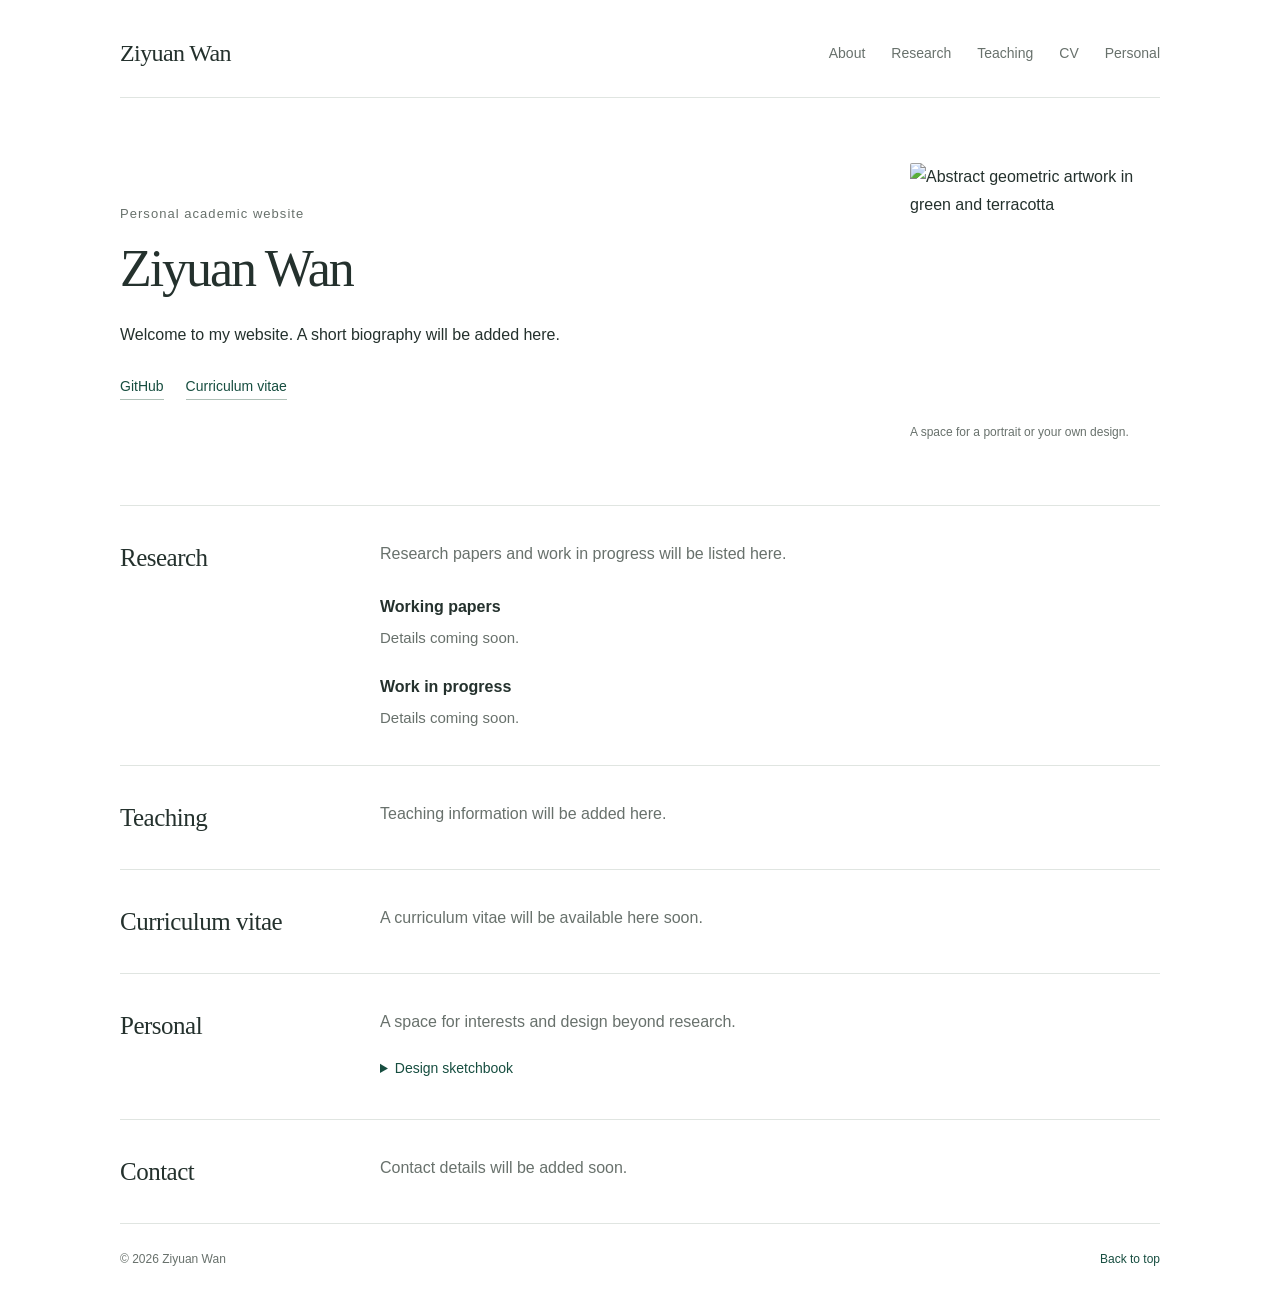
==== index.html @ af01805d "Add personal academic website and browser editing guide" ====
<!doctype html>
<html lang="en">
<head>
  <meta charset="utf-8">
  <meta name="viewport" content="width=device-width, initial-scale=1">
  <meta name="description" content="Ziyuan Wan — personal academic website.">
  <meta name="theme-color" content="#174e40">
  <title>Ziyuan Wan</title>
  <link rel="icon" href="assets/favicon.svg" type="image/svg+xml">
  <link rel="stylesheet" href="styles.css">
  <link rel="stylesheet" href="custom.css">
  <script src="site-config.js" defer></script>
  <script src="script.js" defer></script>
</head>
<body>
  <a class="skip-link" href="#main">Skip to content</a>
  <div class="page">
    <header class="site-header">
      <a class="wordmark" href="#" data-name>Ziyuan Wan</a>
      <nav aria-label="Main navigation"><a href="#about">About</a><a href="#research">Research</a><a href="#teaching">Teaching</a><a href="#cv">CV</a><a href="#personal">Personal</a></nav>
    </header>
    <main id="main">
      <section class="intro-section" id="about" aria-labelledby="name">
        <div class="intro-copy"><p class="eyebrow">Personal academic website</p><h1 id="name" data-name>Ziyuan Wan</h1><p class="bio" data-bio>Welcome to my website. A short biography will be added here.</p><p class="about-detail" data-about-detail></p><div class="profile-links"><a href="https://github.com/ziyuanwan" data-github>GitHub</a><a href="#cv">Curriculum vitae</a><a data-email hidden>Email</a><a data-linkedin hidden>LinkedIn</a></div></div>
        <figure class="profile-art"><img src="assets/design-study.svg" alt="Abstract geometric artwork in green and terracotta" width="960" height="600"><figcaption>A space for a portrait or your own design.</figcaption></figure>
      </section>
      <section class="academic-section" id="research"><div class="section-title"><h2>Research</h2></div><div class="section-content"><p class="section-intro">Research papers and work in progress will be listed here.</p><div class="empty-entry"><h3>Working papers</h3><p>Details coming soon.</p></div><div class="empty-entry"><h3>Work in progress</h3><p>Details coming soon.</p></div></div></section>
      <section class="academic-section" id="teaching"><div class="section-title"><h2>Teaching</h2></div><div class="section-content"><p>Teaching information will be added here.</p></div></section>
      <section class="academic-section" id="cv"><div class="section-title"><h2>Curriculum vitae</h2></div><div class="section-content"><p data-cv-placeholder>A curriculum vitae will be available here soon.</p><a class="download-link" data-cv hidden>Download CV (PDF)</a></div></section>
      <section class="academic-section" id="personal"><div class="section-title"><h2>Personal</h2></div><div class="section-content"><p>A space for interests and design beyond research.</p><details class="design-note"><summary>Design sketchbook</summary><figure><img src="assets/design-study.svg" alt="Sample geometric composition of intersecting circles and parallel lines" width="960" height="600" loading="lazy"><figcaption>Sample artwork. Your own designs can go here.</figcaption></figure></details></div></section>
      <section class="academic-section" id="contact"><div class="section-title"><h2>Contact</h2></div><div class="section-content"><p data-contact-placeholder>Contact details will be added soon.</p><a data-contact-email hidden></a></div></section>
    </main>
    <footer><span>© <span data-year></span> <span data-name>Ziyuan Wan</span></span><a href="#">Back to top</a></footer>
  </div>
</body>
</html>
---- styles.css ----
@charset "UTF-8";
:root{--paper:#fff;--ink:#24312d;--muted:#68716c;--accent:#174e40;--line:#e0e5e1;--serif:Georgia,'Times New Roman',serif;--sans:Arial,Helvetica,sans-serif}
*{box-sizing:border-box}html{scroll-behavior:smooth;scroll-padding-top:2rem}body{margin:0;background:var(--paper);color:var(--ink);font:16px/1.75 var(--sans)}a{color:var(--accent);text-decoration:none}a:hover{text-decoration:underline;text-underline-offset:.25em}a:focus-visible,summary:focus-visible{outline:2px solid var(--accent);outline-offset:5px}[hidden]{display:none!important}.page{width:min(1040px,calc(100% - 96px));margin:auto}.site-header{display:flex;align-items:center;justify-content:space-between;gap:30px;padding:36px 0 26px;border-bottom:1px solid var(--line)}.wordmark{font:24px var(--serif);letter-spacing:-.025em;color:var(--ink)}nav{display:flex;gap:26px;font-size:14px}nav a{color:var(--muted);padding:5px 0}.intro-section{display:grid;grid-template-columns:1fr 250px;gap:75px;align-items:center;padding:65px 0 64px}.eyebrow{font-size:13px;letter-spacing:.08em;color:var(--muted);margin:0 0 14px}h1,h2,h3,p,figure{margin:0}h1{font:52px/1.1 var(--serif);letter-spacing:-.04em;margin-bottom:24px}h2{font:25px/1.4 var(--serif);letter-spacing:-.02em}h3{font-size:16px;font-weight:600;color:var(--ink);margin-bottom:4px}.bio{max-width:560px}.about-detail:not(:empty){margin-top:16px}.profile-links{display:flex;gap:22px;flex-wrap:wrap;margin-top:25px;font-size:14px}.profile-links a{border-bottom:1px solid #afc0b7}.profile-art img{display:block;width:250px;height:250px;object-fit:cover;border-radius:2px}.profile-art figcaption{font-size:12px;color:var(--muted);line-height:1.5;margin-top:10px}.academic-section{display:grid;grid-template-columns:220px 1fr;gap:40px;border-top:1px solid var(--line);padding:34px 0}.section-content{color:var(--muted)}.section-intro{margin-bottom:25px}.empty-entry+.empty-entry{margin-top:22px}.empty-entry p{font-size:15px}.download-link{display:inline-block;border-bottom:1px solid var(--accent)}.design-note{margin-top:16px}.design-note summary{cursor:pointer;color:var(--accent);font-size:14px;width:fit-content;padding:4px 0}.design-note figure{margin-top:20px;max-width:480px}.design-note img{display:block;width:100%;height:auto}.design-note figcaption{font-size:12px;margin-top:8px}footer{display:flex;justify-content:space-between;gap:20px;border-top:1px solid var(--line);padding:25px 0 36px;font-size:12px;color:var(--muted)}.skip-link{position:fixed;top:-100px;left:20px;background:var(--accent);color:white;padding:12px 20px;z-index:5}.skip-link:focus{top:12px}
@media(max-width:800px){.page{width:calc(100% - 56px)}.intro-section{grid-template-columns:1fr 200px;gap:35px}.profile-art img{width:200px;height:220px}.academic-section{grid-template-columns:170px 1fr;gap:25px}nav{gap:20px}.site-header{gap:25px}}
@media(max-width:600px){.page{width:calc(100% - 40px)}.site-header{align-items:start;flex-direction:column;gap:18px;padding-top:25px}nav{width:100%;gap:12px;justify-content:space-between;font-size:14px}.intro-section{grid-template-columns:1fr;gap:30px;padding:38px 0}h1{font-size:46px}.profile-art{max-width:280px}.profile-art img{width:100%;height:180px}.academic-section{grid-template-columns:1fr;gap:17px;padding:28px 0}h2{font-size:26px}.section-intro{margin-bottom:22px}}
@media(prefers-reduced-motion:reduce){html{scroll-behavior:auto}}
---- custom.css ----
/* Your design layer. Loaded after styles.css.
   Add your own colors, fonts, spacing, or layout here. */
:root {
  --accent: #174e40;
  --paper: #ffffff;
}
/* To add a portrait, change the image path and alt text in index.html.
   To add personal artwork, replace assets/design-study.svg or change
   the image path inside the Personal section of index.html. */
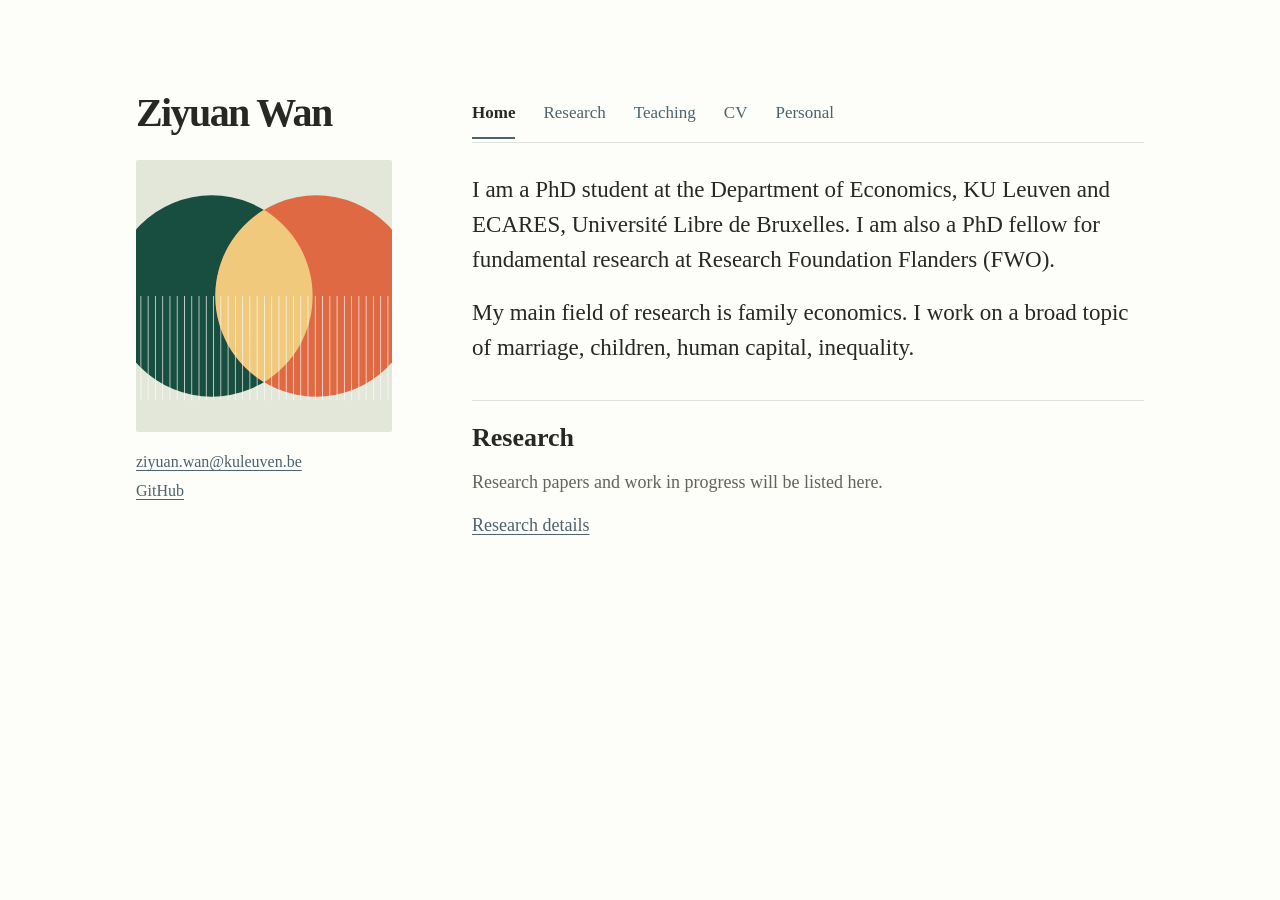
==== commit 99cfd414: "Restyle academic website with profile sidebar and separate pages Use a serif two-column academic lay" ====
--- a/index.html
+++ b/index.html
@@ -3,8 +3,8 @@
 <head>
   <meta charset="utf-8">
   <meta name="viewport" content="width=device-width, initial-scale=1">
-  <meta name="description" content="Ziyuan Wan — personal academic website.">
-  <meta name="theme-color" content="#174e40">
+  <meta name="description" content="Ziyuan Wan">
+  <meta name="theme-color" content="#fdfdf9">
   <title>Ziyuan Wan</title>
   <link rel="icon" href="assets/favicon.svg" type="image/svg+xml">
   <link rel="stylesheet" href="styles.css">
@@ -12,25 +12,39 @@
   <script src="site-config.js" defer></script>
   <script src="script.js" defer></script>
 </head>
-<body>
+<body data-page="Home">
   <a class="skip-link" href="#main">Skip to content</a>
-  <div class="page">
-    <header class="site-header">
-      <a class="wordmark" href="#" data-name>Ziyuan Wan</a>
-      <nav aria-label="Main navigation"><a href="#about">About</a><a href="#research">Research</a><a href="#teaching">Teaching</a><a href="#cv">CV</a><a href="#personal">Personal</a></nav>
-    </header>
-    <main id="main">
-      <section class="intro-section" id="about" aria-labelledby="name">
-        <div class="intro-copy"><p class="eyebrow">Personal academic website</p><h1 id="name" data-name>Ziyuan Wan</h1><p class="bio" data-bio>Welcome to my website. A short biography will be added here.</p><p class="about-detail" data-about-detail></p><div class="profile-links"><a href="https://github.com/ziyuanwan" data-github>GitHub</a><a href="#cv">Curriculum vitae</a><a data-email hidden>Email</a><a data-linkedin hidden>LinkedIn</a></div></div>
-        <figure class="profile-art"><img src="assets/design-study.svg" alt="Abstract geometric artwork in green and terracotta" width="960" height="600"><figcaption>A space for a portrait or your own design.</figcaption></figure>
+  <div class="site-layout">
+    <aside class="profile" aria-label="Personal information">
+      <a class="profile-name" href="index.html" data-name>Ziyuan Wan</a>
+      <!-- Replace this artwork with a portrait using photo in site-config.js. -->
+      <img class="profile-photo" data-photo src="assets/design-study.svg" alt="Abstract artwork in green and terracotta" width="256" height="272">
+      <div class="profile-links">
+        <a data-email href="mailto:ziyuan.wan@kuleuven.be">ziyuan.wan@kuleuven.be</a>
+        <a data-github href="https://github.com/ziyuanwan">GitHub</a>
+        <a data-linkedin hidden>LinkedIn</a>
+      </div>
+    </aside>
+    <div class="content-column">
+      <nav class="main-nav" aria-label="Main navigation">
+        <a href="index.html" aria-current="page">Home</a>
+        <a href="research.html">Research</a>
+        <a href="teaching.html">Teaching</a>
+        <a href="cv.html">CV</a>
+        <a href="personal.html">Personal</a>
+      </nav>
+      <main id="main" tabindex="-1">
+      <section class="biography" id="about" aria-label="About Ziyuan Wan">
+        <div data-bio><p>I am a PhD student at the Department of Economics, KU Leuven and ECARES, Université Libre de Bruxelles. I am also a PhD fellow for fundamental research at Research Foundation Flanders (FWO). My main field of research is family economics. I work on a broad topic of marriage, children, human capital, inequality.</p></div>
+        <p data-about-detail hidden></p>
       </section>
-      <section class="academic-section" id="research"><div class="section-title"><h2>Research</h2></div><div class="section-content"><p class="section-intro">Research papers and work in progress will be listed here.</p><div class="empty-entry"><h3>Working papers</h3><p>Details coming soon.</p></div><div class="empty-entry"><h3>Work in progress</h3><p>Details coming soon.</p></div></div></section>
-      <section class="academic-section" id="teaching"><div class="section-title"><h2>Teaching</h2></div><div class="section-content"><p>Teaching information will be added here.</p></div></section>
-      <section class="academic-section" id="cv"><div class="section-title"><h2>Curriculum vitae</h2></div><div class="section-content"><p data-cv-placeholder>A curriculum vitae will be available here soon.</p><a class="download-link" data-cv hidden>Download CV (PDF)</a></div></section>
-      <section class="academic-section" id="personal"><div class="section-title"><h2>Personal</h2></div><div class="section-content"><p>A space for interests and design beyond research.</p><details class="design-note"><summary>Design sketchbook</summary><figure><img src="assets/design-study.svg" alt="Sample geometric composition of intersecting circles and parallel lines" width="960" height="600" loading="lazy"><figcaption>Sample artwork. Your own designs can go here.</figcaption></figure></details></div></section>
-      <section class="academic-section" id="contact"><div class="section-title"><h2>Contact</h2></div><div class="section-content"><p data-contact-placeholder>Contact details will be added soon.</p><a data-contact-email hidden></a></div></section>
-    </main>
-    <footer><span>© <span data-year></span> <span data-name>Ziyuan Wan</span></span><a href="#">Back to top</a></footer>
+      <section class="section" aria-labelledby="research-heading">
+        <h2 id="research-heading">Research</h2>
+        <p>Research papers and work in progress will be listed here.</p>
+        <a href="research.html">Research details</a>
+      </section>
+      </main>
+    </div>
   </div>
 </body>
-</html>
+</html>
--- a/styles.css
+++ b/styles.css
@@ -1,6 +1,63 @@
 @charset "UTF-8";
-:root{--paper:#fff;--ink:#24312d;--muted:#68716c;--accent:#174e40;--line:#e0e5e1;--serif:Georgia,'Times New Roman',serif;--sans:Arial,Helvetica,sans-serif}
-*{box-sizing:border-box}html{scroll-behavior:smooth;scroll-padding-top:2rem}body{margin:0;background:var(--paper);color:var(--ink);font:16px/1.75 var(--sans)}a{color:var(--accent);text-decoration:none}a:hover{text-decoration:underline;text-underline-offset:.25em}a:focus-visible,summary:focus-visible{outline:2px solid var(--accent);outline-offset:5px}[hidden]{display:none!important}.page{width:min(1040px,calc(100% - 96px));margin:auto}.site-header{display:flex;align-items:center;justify-content:space-between;gap:30px;padding:36px 0 26px;border-bottom:1px solid var(--line)}.wordmark{font:24px var(--serif);letter-spacing:-.025em;color:var(--ink)}nav{display:flex;gap:26px;font-size:14px}nav a{color:var(--muted);padding:5px 0}.intro-section{display:grid;grid-template-columns:1fr 250px;gap:75px;align-items:center;padding:65px 0 64px}.eyebrow{font-size:13px;letter-spacing:.08em;color:var(--muted);margin:0 0 14px}h1,h2,h3,p,figure{margin:0}h1{font:52px/1.1 var(--serif);letter-spacing:-.04em;margin-bottom:24px}h2{font:25px/1.4 var(--serif);letter-spacing:-.02em}h3{font-size:16px;font-weight:600;color:var(--ink);margin-bottom:4px}.bio{max-width:560px}.about-detail:not(:empty){margin-top:16px}.profile-links{display:flex;gap:22px;flex-wrap:wrap;margin-top:25px;font-size:14px}.profile-links a{border-bottom:1px solid #afc0b7}.profile-art img{display:block;width:250px;height:250px;object-fit:cover;border-radius:2px}.profile-art figcaption{font-size:12px;color:var(--muted);line-height:1.5;margin-top:10px}.academic-section{display:grid;grid-template-columns:220px 1fr;gap:40px;border-top:1px solid var(--line);padding:34px 0}.section-content{color:var(--muted)}.section-intro{margin-bottom:25px}.empty-entry+.empty-entry{margin-top:22px}.empty-entry p{font-size:15px}.download-link{display:inline-block;border-bottom:1px solid var(--accent)}.design-note{margin-top:16px}.design-note summary{cursor:pointer;color:var(--accent);font-size:14px;width:fit-content;padding:4px 0}.design-note figure{margin-top:20px;max-width:480px}.design-note img{display:block;width:100%;height:auto}.design-note figcaption{font-size:12px;margin-top:8px}footer{display:flex;justify-content:space-between;gap:20px;border-top:1px solid var(--line);padding:25px 0 36px;font-size:12px;color:var(--muted)}.skip-link{position:fixed;top:-100px;left:20px;background:var(--accent);color:white;padding:12px 20px;z-index:5}.skip-link:focus{top:12px}
-@media(max-width:800px){.page{width:calc(100% - 56px)}.intro-section{grid-template-columns:1fr 200px;gap:35px}.profile-art img{width:200px;height:220px}.academic-section{grid-template-columns:170px 1fr;gap:25px}nav{gap:20px}.site-header{gap:25px}}
-@media(max-width:600px){.page{width:calc(100% - 40px)}.site-header{align-items:start;flex-direction:column;gap:18px;padding-top:25px}nav{width:100%;gap:12px;justify-content:space-between;font-size:14px}.intro-section{grid-template-columns:1fr;gap:30px;padding:38px 0}h1{font-size:46px}.profile-art{max-width:280px}.profile-art img{width:100%;height:180px}.academic-section{grid-template-columns:1fr;gap:17px;padding:28px 0}h2{font-size:26px}.section-intro{margin-bottom:22px}}
-@media(prefers-reduced-motion:reduce){html{scroll-behavior:auto}}
+:root {
+  --paper: #fdfdf9;
+  --ink: #272823;
+  --muted: #62645c;
+  --accent: #4d626b;
+  --line: #e0e2db;
+  --font: Georgia, 'Times New Roman', serif;
+}
+* { box-sizing: border-box; }
+html { scroll-behavior: smooth; }
+body { margin: 0; background: var(--paper); color: var(--ink); font: 18px/1.6 var(--font); }
+a { color: var(--accent); text-decoration-thickness: 1px; text-underline-offset: 3px; }
+a:hover { color: var(--ink); }
+a:focus-visible, summary:focus-visible { outline: 2px solid var(--accent); outline-offset: 5px; }
+[hidden] { display: none !important; }
+.site-layout { max-width: 1008px; width: calc(100% - 80px); margin: 90px auto 100px; display: grid; grid-template-columns: 256px minmax(0, 1fr); gap: 80px; align-items: start; }
+.profile { position: sticky; top: 55px; }
+.profile-name { display: block; margin: 0 0 24px; color: var(--ink); font-size: 40px; font-weight: 700; letter-spacing: -1.6px; line-height: 1.15; text-decoration: none; }
+.profile-photo { display: block; width: 100%; height: 272px; object-fit: cover; border-radius: 2px; }
+.profile-links { margin-top: 17px; display: flex; flex-direction: column; align-items: flex-start; gap: 3px; font-size: 16px; overflow-wrap: anywhere; }
+.content-column { min-width: 0; }
+.main-nav { display: flex; flex-wrap: wrap; gap: 28px; align-items: center; min-height: 53px; border-bottom: 1px solid var(--line); margin-bottom: 30px; }
+.main-nav a { display: inline-block; padding: 5px 0 10px; text-decoration: none; font-size: 17px; border-bottom: 2px solid transparent; margin-bottom: -1px; }
+.main-nav a[aria-current="page"] { color: var(--ink); font-weight: 700; border-bottom-color: var(--accent); }
+main:focus { outline: none; }
+h1, h2, h3, p, figure { margin: 0; }
+h1 { font-size: 42px; line-height: 1.2; letter-spacing: -.9px; margin-bottom: 26px; }
+h2 { font-size: 26px; line-height: 1.3; margin-bottom: 13px; }
+h3 { font-size: 20px; line-height: 1.4; margin-bottom: 6px; }
+p { margin-bottom: 15px; }
+.biography { font-size: 23px; line-height: 1.52; }
+.biography p { margin-bottom: 18px; }
+.section { border-top: 1px solid var(--line); padding-top: 20px; margin-top: 34px; }
+.section.first { border: 0; padding-top: 0; margin-top: 0; }
+.section p { color: var(--muted); }
+.paper { margin-bottom: 26px; }
+.paper p { font-size: 17px; margin-bottom: 3px; }
+.paper-button { display: inline-block; border: 1px solid #a9afa6; border-radius: 3px; padding: 2px 10px; font-size: 16px; text-decoration: none; }
+.personal-art img { display: block; width: 100%; height: auto; }
+figcaption { color: var(--muted); font-size: 14px; margin-top: 10px; }
+.skip-link { position: fixed; top: -100px; left: 20px; padding: 10px 18px; background: var(--ink); color: white; z-index: 10; }
+.skip-link:focus { top: 15px; }
+@media (max-width: 900px) {
+  .site-layout { grid-template-columns: 220px minmax(0, 1fr); gap: 40px; margin-top: 55px; width: calc(100% - 56px); }
+  .profile-name { font-size: 34px; }
+  .profile-photo { height: 245px; }
+  .main-nav { gap: 20px; }
+  .biography { font-size: 21px; }
+}
+@media (max-width: 650px) {
+  .site-layout { display: block; width: calc(100% - 40px); margin: 32px auto 60px; }
+  .profile { position: static; display: grid; grid-template-columns: minmax(0, 1fr) 110px; column-gap: 22px; margin-bottom: 28px; align-items: start; }
+  .profile-name { font-size: 32px; letter-spacing: -1px; margin-bottom: 12px; }
+  .profile-photo { grid-column: 2; grid-row: 1 / span 2; width: 110px; height: 130px; }
+  .profile-links { margin-top: 0; font-size: 15px; }
+  .main-nav { gap: 14px; margin-bottom: 26px; }
+  .main-nav a { font-size: 16px; }
+  .biography { font-size: 20px; }
+  h1 { font-size: 34px; }
+  h2 { font-size: 25px; }
+}
+@media (prefers-reduced-motion: reduce) { html { scroll-behavior: auto; } }
--- a/custom.css
+++ b/custom.css
@@ -1,9 +1,7 @@
-/* Your design layer. Loaded after styles.css.
-   Add your own colors, fonts, spacing, or layout here. */
+/* Your personal design overrides. This file loads after styles.css. */
 :root {
-  --accent: #174e40;
-  --paper: #ffffff;
+  --paper: #fdfdf9;
+  --accent: #4d626b;
 }
-/* To add a portrait, change the image path and alt text in index.html.
-   To add personal artwork, replace assets/design-study.svg or change
-   the image path inside the Personal section of index.html. */
+/* Change --accent for link colors, or --paper for the page background.
+   To add a portrait, set photo: 'assets/portrait.jpg' in site-config.js. */
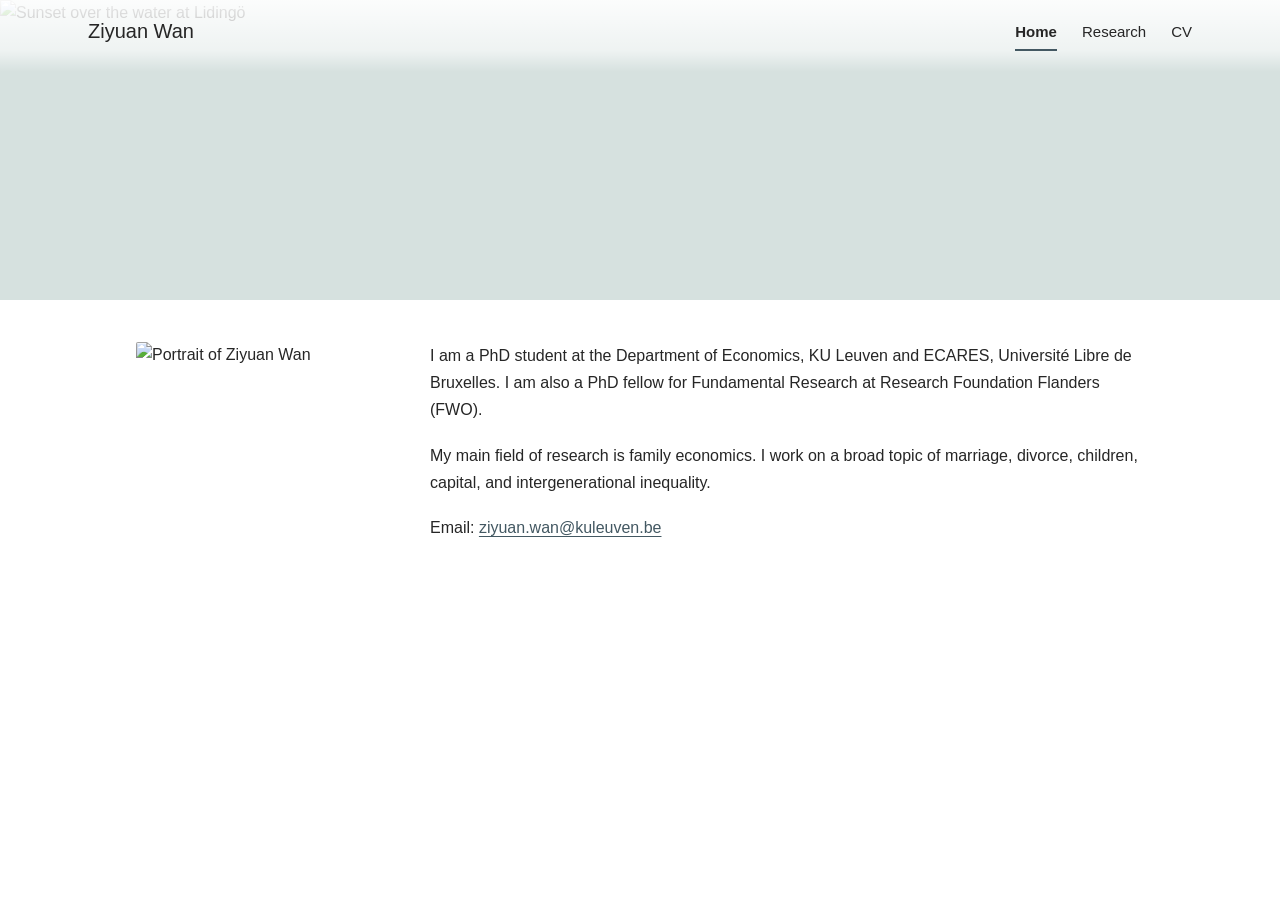
==== commit d56e6a35: "Update homepage, research projects and CV for publication" ====
--- a/index.html
+++ b/index.html
@@ -7,41 +7,41 @@
   <meta name="theme-color" content="#fdfdf9">
   <title>Ziyuan Wan</title>
   <link rel="icon" href="assets/favicon.svg" type="image/svg+xml">
-  <link rel="stylesheet" href="styles.css">
-  <link rel="stylesheet" href="custom.css">
-  <script src="site-config.js" defer></script>
-  <script src="script.js" defer></script>
+  <link rel="stylesheet" href="styles.css?v=20261125-final">
+  <link rel="stylesheet" href="custom.css?v=20261125-final">
+  <script src="site-config.js?v=20261125-final" defer></script>
+  <script src="script.js?v=20261125-final" defer></script>
 </head>
 <body data-page="Home">
   <a class="skip-link" href="#main">Skip to content</a>
+  <header class="landscape-header">
+    <img class="landscape-photo" src="assets/lidingo.jpg" alt="Sunset over the water at Lidingö" width="4032" height="3024" fetchpriority="high">
+    <div class="header-bar">
+      <div class="header-inner">
+        <a class="header-name" href="index.html" data-name>Ziyuan Wan</a>
+        <nav class="main-nav" aria-label="Main navigation">
+        <a href="index.html" aria-current="page">Home</a>
+        <a href="research.html">Research</a>
+        <a href="cv.html">CV</a>
+      </nav>
+      </div>
+    </div>
+  </header>
   <div class="site-layout">
     <aside class="profile" aria-label="Personal information">
-      <a class="profile-name" href="index.html" data-name>Ziyuan Wan</a>
-      <!-- Replace this artwork with a portrait using photo in site-config.js. -->
-      <img class="profile-photo" data-photo src="assets/design-study.svg" alt="Abstract artwork in green and terracotta" width="256" height="272">
+      <!-- Change the portrait in site-config.js. -->
+      <img class="profile-photo" data-photo src="assets/portrait.jpg" alt="Portrait of Ziyuan Wan" width="256" height="272">
       <div class="profile-links">
-        <a data-email href="mailto:ziyuan.wan@kuleuven.be">ziyuan.wan@kuleuven.be</a>
-        <a data-github href="https://github.com/ziyuanwan">GitHub</a>
         <a data-linkedin hidden>LinkedIn</a>
       </div>
     </aside>
     <div class="content-column">
-      <nav class="main-nav" aria-label="Main navigation">
-        <a href="index.html" aria-current="page">Home</a>
-        <a href="research.html">Research</a>
-        <a href="teaching.html">Teaching</a>
-        <a href="cv.html">CV</a>
-        <a href="personal.html">Personal</a>
-      </nav>
+      
       <main id="main" tabindex="-1">
       <section class="biography" id="about" aria-label="About Ziyuan Wan">
-        <div data-bio><p>I am a PhD student at the Department of Economics, KU Leuven and ECARES, Université Libre de Bruxelles. I am also a PhD fellow for fundamental research at Research Foundation Flanders (FWO). My main field of research is family economics. I work on a broad topic of marriage, children, human capital, inequality.</p></div>
-        <p data-about-detail hidden></p>
-      </section>
-      <section class="section" aria-labelledby="research-heading">
-        <h2 id="research-heading">Research</h2>
-        <p>Research papers and work in progress will be listed here.</p>
-        <a href="research.html">Research details</a>
+        <div data-bio><p>I am a PhD student at the Department of Economics, KU Leuven and ECARES, Université Libre de Bruxelles. I am also a PhD fellow for Fundamental Research at Research Foundation Flanders (FWO). My main field of research is family economics. I work on a broad topic of marriage, divorce, children, capital, and intergenerational inequality.</p></div>
+        <p data-about-detail hidden></p>
+        <p class="contact-email">Email: <a data-email href="mailto:ziyuan.wan@kuleuven.be">ziyuan.wan@kuleuven.be</a></p>
       </section>
       </main>
     </div>
--- a/custom.css
+++ b/custom.css
@@ -1,7 +1,64 @@
-/* Your personal design overrides. This file loads after styles.css. */
+/* Personal design overrides. Local draft; not published. */
 :root {
-  --paper: #fdfdf9;
-  --accent: #4d626b;
+  --paper: #fff;
+  --font: 'Segoe UI', Arial, sans-serif;
+  --ink: #262626;
+  --muted: #555;
+  --accent: #435862;
+  --line: #d9d9d9;
 }
-/* Change --accent for link colors, or --paper for the page background.
-   To add a portrait, set photo: 'assets/portrait.jpg' in site-config.js. */
+body { font-size: 1rem; min-height: 100vh; display: flow-root; position: relative; isolation: isolate; }
+.landscape-header { position: relative; height: 300px; background: #d6e1df; }
+.landscape-photo { display: block; width: 100%; height: 100%; object-fit: cover; object-position: 50% 25%; }
+.header-bar { position: absolute; inset: 0 0 auto; background: linear-gradient(to bottom, rgba(255,255,255,.92), rgba(255,255,255,.60) 70%, transparent); }
+.header-inner { max-width: 1104px; width: calc(100% - 80px); margin: 0 auto; min-height: 72px; padding: 10px 0 20px; display: flex; align-items: center; justify-content: space-between; gap: 28px; }
+.header-name { color: var(--ink); font-size: 1.25rem; text-decoration: none; white-space: nowrap; }
+.header-bar .main-nav { min-height: 0; gap: 25px; margin: 0; border: 0; }
+.header-bar .main-nav a { color: var(--ink); padding: 8px 0 5px; margin: 0; }
+.header-bar .main-nav a:hover { color: var(--accent); }
+.site-layout { grid-template-columns: 230px minmax(0, 1fr); gap: 64px; margin-top: 42px; margin-bottom: 64px; }
+.profile-name { font-size: 1.875rem; letter-spacing: -.8px; margin-bottom: 22px; }
+.profile-photo { height: 245px; object-position: 65% center; }
+.profile-links { font-size: .875rem; }
+.main-nav { min-height: 42px; gap: 25px; margin-bottom: 25px; }
+.main-nav a { font-size: .9375rem; }
+.biography { font-size: 1rem; line-height: 1.7; }
+h1 { font-size: 1.5rem; font-weight: 600; letter-spacing: 0; margin-bottom: 28px; }
+h2 { font-size: 1.125rem; font-weight: 600; margin-bottom: 22px; }
+h3 { font-size: 1rem; font-weight: 600; line-height: 1.55; margin-bottom: 4px; }
+.paper { margin-bottom: 25px; }
+.paper p { font-size: .9375rem; line-height: 1.6; color: #555; }
+.paper-button { font-size: 1rem; }
+.project-note { font-size: .875rem; font-weight: 400; color: #555; }
+@media (max-width: 900px) {
+  .landscape-header { height: 260px; }
+  .header-inner { width: calc(100% - 56px); }
+  .header-bar .main-nav { gap: 18px; }
+  .site-layout { grid-template-columns: 200px minmax(0, 1fr); gap: 36px; margin-top: 36px; }
+  .profile-name { font-size: 1.75rem; }
+  .profile-photo { height: 220px; }
+  .main-nav { gap: 18px; }
+}
+@media (max-width: 650px) {
+  .landscape-header { height: 230px; }
+  .landscape-photo { object-position: 50% 25%; }
+  .header-inner { width: calc(100% - 40px); flex-direction: column; align-items: flex-start; gap: 2px; padding-top: 12px; }
+  .header-name { font-size: 1.125rem; }
+  .header-bar .main-nav { gap: 18px; }
+  .header-bar .main-nav a { font-size: .875rem; }
+  .site-layout { display: block; margin-top: 28px; margin-bottom: 44px; }
+  .profile-name { font-size: 1.625rem; margin-bottom: 12px; }
+  .profile-photo { height: 130px; }
+  .profile-text { display: block; }
+  .profile-links { font-size: .875rem; }
+  .main-nav { gap: 14px; }
+  .main-nav a { font-size: .9375rem; }
+}
+
+/* Interior pages show only navigation and page content. */
+body:not([data-page="Home"]) .site-layout { display: block; }
+body:not([data-page="Home"]) .header-inner { justify-content: flex-end; }
+@media (max-width: 650px) {
+  body[data-page="Home"] .profile-photo { grid-row: 1; }
+  body[data-page="Home"] .profile-links { grid-column: 1; grid-row: 1; align-self: center; }
+}
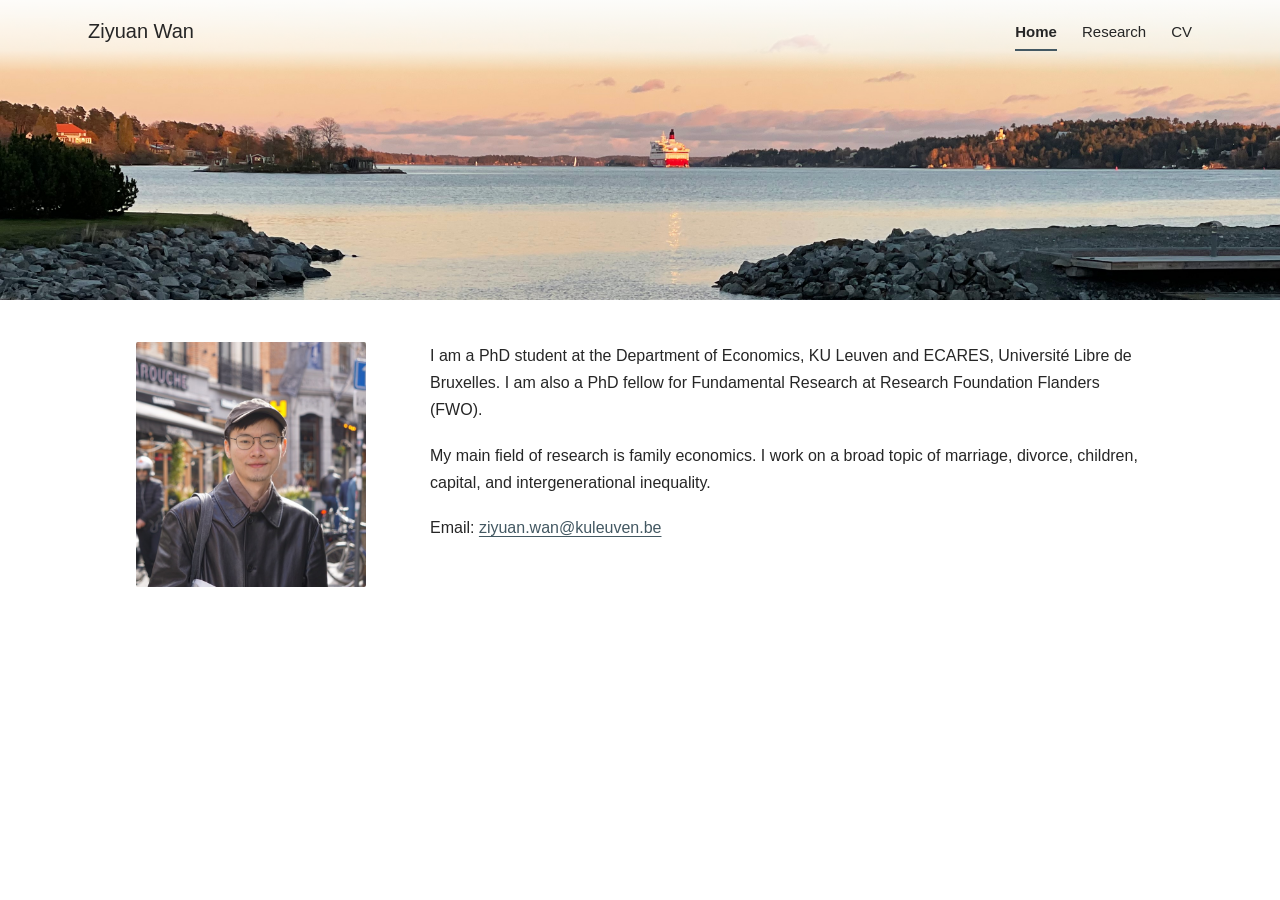
==== commit 06d4611c: "Open CV in browser and enlarge mobile homepage portrait" ====
--- a/index.html
+++ b/index.html
@@ -8,7 +8,7 @@
   <title>Ziyuan Wan</title>
   <link rel="icon" href="assets/favicon.svg" type="image/svg+xml">
   <link rel="stylesheet" href="styles.css?v=20261125-final">
-  <link rel="stylesheet" href="custom.css?v=20261125-final">
+  <link rel="stylesheet" href="custom.css?v=20261126-mobile">
   <script src="site-config.js?v=20261125-final" defer></script>
   <script src="script.js?v=20261125-final" defer></script>
 </head>
--- a/custom.css
+++ b/custom.css
@@ -1,4 +1,4 @@
-/* Personal design overrides. Local draft; not published. */
+/* Personal design overrides. */
 :root {
   --paper: #fff;
   --font: 'Segoe UI', Arial, sans-serif;
@@ -59,6 +59,6 @@
 body:not([data-page="Home"]) .site-layout { display: block; }
 body:not([data-page="Home"]) .header-inner { justify-content: flex-end; }
 @media (max-width: 650px) {
-  body[data-page="Home"] .profile-photo { grid-row: 1; }
-  body[data-page="Home"] .profile-links { grid-column: 1; grid-row: 1; align-self: center; }
-}+  body[data-page="Home"] .profile { display: block; margin-bottom: 28px; }
+  body[data-page="Home"] .profile-photo { width: min(100%, 320px); height: auto; aspect-ratio: 230 / 245; margin: 0 auto; }
+}
